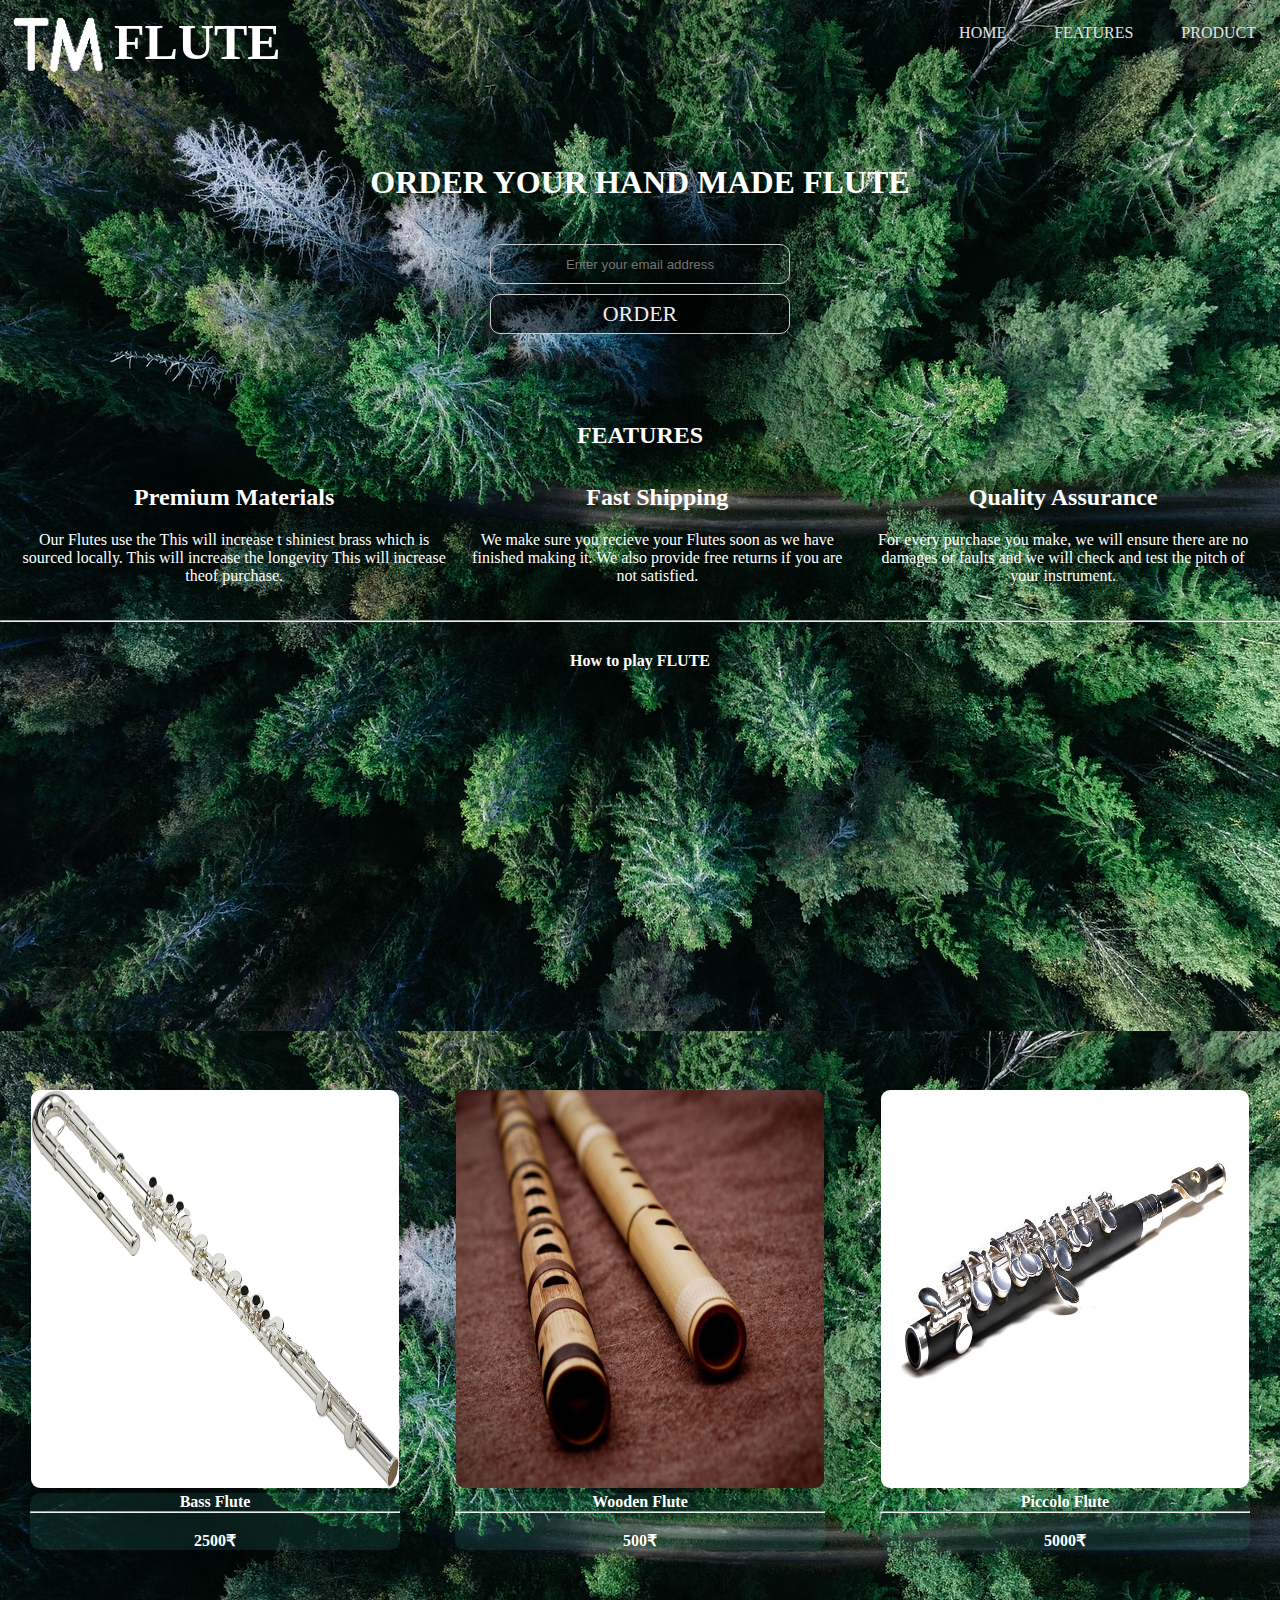
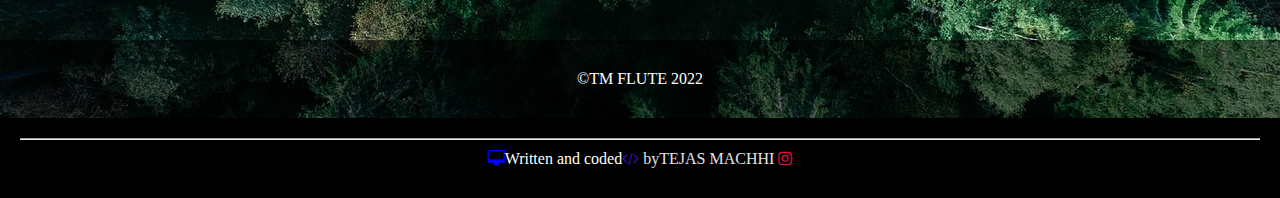
==== index.html @ e971169b "flute" ====
<!DOCTYPE html>
<html lang="en">

    <head>
        <meta charset="UTF-8">
        <meta http-equiv="X-UA-Compatible" content="IE=edge">
        <meta name="viewport" content="width=device-width, initial-scale=1.0">
        <title>product landing page</title>
    </head>
    <link rel="stylesheet" href="css/style.css">

    <!-- CSS only -->
    <!-- <link href="https://cdn.jsdelivr.net/npm/bootstrap@5.1.3/dist/css/bootstrap.min.css" rel="stylesheet"
        integrity="sha384-1BmE4kWBq78iYhFldvKuhfTAU6auU8tT94WrHftjDbrCEXSU1oBoqyl2QvZ6jIW3" crossorigin="anonymous"> -->

    <link rel="stylesheet" href="https://cdnjs.cloudflare.com/ajax/libs/font-awesome/4.7.0/css/font-awesome.min.css">
    <style>
        .main {
            background-image: url(img/bg.avif);
        }
    </style>

    <body>
        <div class="main">
            <header id="header">

                <div class="logo">
                    <a href="index.html">
                        <img src="img/tmtmtmt.png" alt="logo">
                    </a>


                    <strong class="logo-text">FLUTE</strong>

                </div>

                <nav id=" nav-bar">
                    <ul>
                        <li><a class="nav-link">HOME</a></li>
                        <li><a class="nav-link" href="#features">FEATURES</a></li>
                        <li><a class="nav-link" href="#types">PRODUCT</a></li>
                    </ul>
                </nav>
            </header>

            <!-- hero section -->
            <section class="section-1">

                <strong class="hede-line">ORDER YOUR HAND MADE FLUTE </strong>
                <br>
                <form id="form">
                    <input name="email" id="email" type="email" placeholder="Enter your email address" required />
                    <input id="submit" type="submit" value="ORDER" class="btn" />
                </form>
            </section>
            <br>
            <h2>FEATURES</h2>
            <section id="features">

                <div class="items">
                    <h2>Premium Materials</h2>
                    <p>Our Flutes use the This will increase t shiniest brass which is sourced locally. This will
                        increase the longevity
                        This will increase theof
                        purchase.</p>
                </div>

                <div class="items">
                    <h2> Fast Shipping</h2>
                    <p>We make sure you recieve your Flutes soon as we have finished making it. We also provide
                        free returns if you are not satisfied.</p>
                </div>
                <div class="items">
                    <h2>
                        Quality Assurance</h2>
                    <p>For every purchase you make, we will ensure there are no damages or faults and we will check and
                        test the pitch of your instrument.

                    </p>
                </div>

            </section>
            <hr>

            <section id="video">
                <h4 style="font-family: cursive; margin: 10px; ">How to play FLUTE </h4>
                <iframe width="560" height="315" src="https://www.youtube.com/embed/8ZqS3z7CKZo"
                    title="YouTube video player" frameborder="0"
                    allow="accelerometer; autoplay; clipboard-write; encrypted-media; gyroscope; picture-in-picture"
                    allowfullscreen></iframe>
            </section>


            <section id="types">

                <div class="img-container">
                    <figure>
                        <a href="thank.html" target="_blank"> <img src="img/bass.jpg" alt="bass fulte"> </a>

                        <figcaption>

                            <b>Bass Flute

                                <hr style="color: black;"><br>2500&#8377;<br>
                            </b>

                        </figcaption>
                    </figure>
                </div>
                <div class="img-container">
                    <figure>

                        <a href="thank.html" target="_blank"> <img src="img/hd flute.webp"> </a>


                        <figcaption>
                            <b>Wooden Flute
                                <hr style="color: black;"><br style="margin:0%;">500&#8377;<br>
                            </b>
                        </figcaption>
                    </figure>
                </div>

                <div class="img-container">
                    <figure>
                        <a href="thank.html" target="_blank"> <img src="img/1-piccolo-flute.jpg" alt="picoolo"> </a>


                        <figcaption><b>Piccolo Flute
                                <hr style="color: black;"><br style="margin:0%;">5000&#8377;<br>
                            </b></figcaption>
                    </figure>
                </div>




            </section>

            <footer>
                <p>&copy;TM FLUTE 2022</p>
            </footer>


            <footer style="background-color:black;" class="container">
                <hr class="hr-style-footer">
                <p class="text-center"><span style="color:blue ;" class="fa fa-desktop"> </span> Written and coded <a
                        href="https://github.com/devNimi/M.S.-Dhoni-Tribute-Page" target="_blank"> <span
                            style="color:rgb(53, 19, 177);" class="fa fa-code"></span> by </a> <span></span> <a
                        href="https://www.facebook.com/devNimi" target="_blank">
                        TEJAS MACHHI <i style="color:crimson;" class="fa fa-instagram" aria-hidden="true"></i></a></p>
            </footer>





        </div>




    </body>

</html>
---- css/style.css ----
* {
  color: #ffffff;
  background: transparent;
  margin: 0%;
  box-sizing: border-box;
}

#header {
  position: relative;
  width: 100%;
  margin: 0px auto;
  display: flex;
  justify-content: space-between;
  background-color: rgb(0 0 0 / 9%);
  text-align: center;
}

a {
  font-family: cursive;
  text-decoration: none;
  color: #e3e3e3;
}

li a:hover {
  padding: 5px;
  border-radius: 10px;
  color: rgb(248, 249, 250);
  background: rgb(19, 19, 18);
}
li {
  padding: 24px;
  float: left;
  list-style: none;
}

.logo {
  margin-left: 14px;
  display: flex;
  flex-direction: row;
  align-items: center;
}

.logo-text {
  margin-top: -20px;
  font-size: 50px;
  font-family: cursive;
}

.logo img {
  height: 100px;
  width: 100px;
}
#nav-bar {
  display: flex;
  justify-content: center;
}

section.section-1 {
  position: relative;
  text-align: center;
  display: flex;
  justify-content: center;
  justify-items: center;
  margin-top: 60px;
  margin-bottom: 60px;
  flex-direction: column;
}

.hede-line {
  font-size: 2rem;
  font-family: cursive;
}

form {
  display: flex;
  flex-direction: column;
  justify-content: center;
  align-items: center;
  margin-top: 15px;
}

input {
  text-align: center;
  width: 300px;
  height: 40px;
  border-radius: 10px;
  border: 1px solid #ccc;
  padding: 10px;
  margin-top: 10px;
}
#submit {
  font-family: cursive;
  text-align: center;
  font-size: 22px;
  width: 300px;
  height: 40px;
  border-radius: 10px;
  border: 1px solid #ccc;
  padding: 3px;

  background-color: rgb(0 0 0 / 53%);
  color: rgb(239 237 239);
}

input#submit:hover {
  background-color: rgb(242, 248, 242);
  color: rgb(10, 10, 10);
}

section#features {
  position: relative;
  text-align: center;
  display: flex;
  justify-content: center;
  justify-items: center;
  margin-top: 60px;
  margin: 10px;
  flex-direction: row;
}

.items {
  display: flex;
  margin-top: 15px;
  margin-bottom: 15px;
  flex-wrap: wrap;
  flex-direction: column;
}

h2 {
  text-align: center;
  font-family: cursive;
  margin: 10px;
}

p {
  font-family: cursive;
  margin: 10px;
  display: inline-flex;
}

section#video {
  margin: 30px 10px 20px;
  text-align: center;
}

iframe {
  width: 50%;
  border: 10px solid rgb(245, 241, 241);
  border-radius: 10px;
}

section#types {
  text-align: center;
  padding: 10px;
  display: flex;
  justify-content: space-between;

  margin-top: 60px;
  margin-bottom: 60px;
  flex-direction: row;
}

figcaption {
  text-align: center;
  background: rgb(69 221 200 / 11%);
  border-radius: 10px;
}
figure {
  border-radius: 10px;
  margin: 20px;

  text-align: center;
  font-family: cursive;
}

img:hover {
  filter: brightness(110%) saturate(110%);
}

figcaption:hover {
  background: rgb(69 221 200 /40%);
}

iframe {
  border: 0px solid rgb(37, 35, 35);
}

figure img {
  border-radius: 10px;

  padding: 1px;
  height: 400px;
  width: 370px;
}

footer {
  width: auto;
  text-align: center;
  background-color: #00000087;
  padding: 20px;
}

/* footer p {
  color: #fff;
  font-family: Roboto;
  font-size: 18px;
  text-align: center;
} */

/* --------media quarry--------- */
@media (max-width: 800px) {
  body {
    box-sizing: border-box;
    width: 100vw;
  }

  iframe {
    width: auto;
    border: 10px solid rgb(245, 241, 241);
    border-radius: 10px;
  }

  header {
    display: flex;
    flex-wrap: wrap;
  }

  .logo {
    width: 100%;
    flex-direction: column;
    align-items: center;
  }

  nav {
    font-family: cursive;
    display: contents;
  }

  #nav-bar {
    width: 100%;
    text-align: center;
    display: contents;
  }

  ul {
    display: flex;
    width: 100%;
    justify-content: center;
    padding-inline-start: initial;
    flex-direction: column;
    align-content: flex-end;
    align-items: center;
  }

  li {
    border-radius: 37px;
    width: 50%;
    margin: 10px;
    font-family: cursive;
    background-color: rgb(237 227 240 / 46%);
    display: block;
    padding: 24px;
    border: 1px solid rgb(8 8 8 / 83%);
  }

  .section-1 form {
    display: flex;
    flex-direction: column;
    align-items: center;
    justify-content: center;
  }

  section#features {
    display: flex;
    flex-direction: column;
  }
  section#types {
    overflow: hidden;
    display: flex;
    flex-direction: column;
    flex-wrap: nowrap;
    align-content: center;
    justify-content: center;
    align-items: center;
  }

  figure img {
    width: 100%;
    height: auto;
  }

  footer {
    width: 100%;
    text-align: center;

    padding: 20px;
  }
}
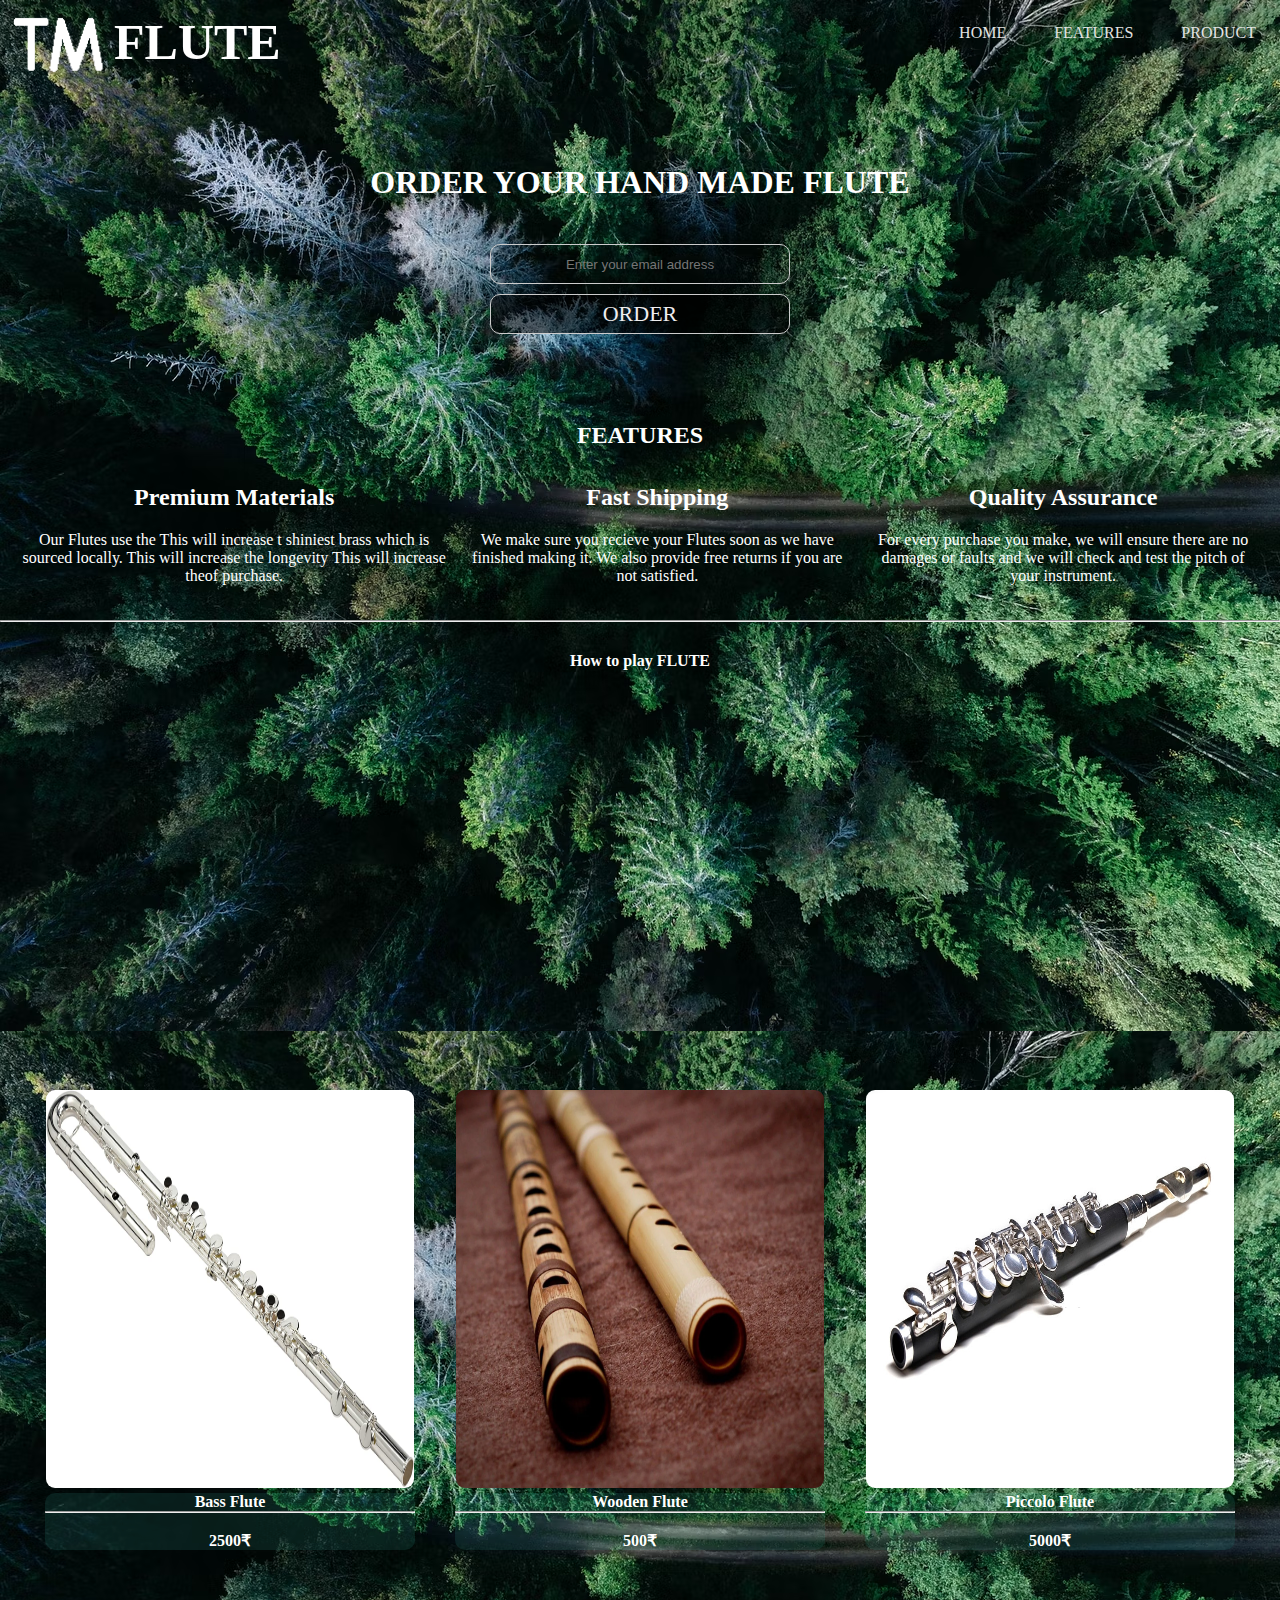
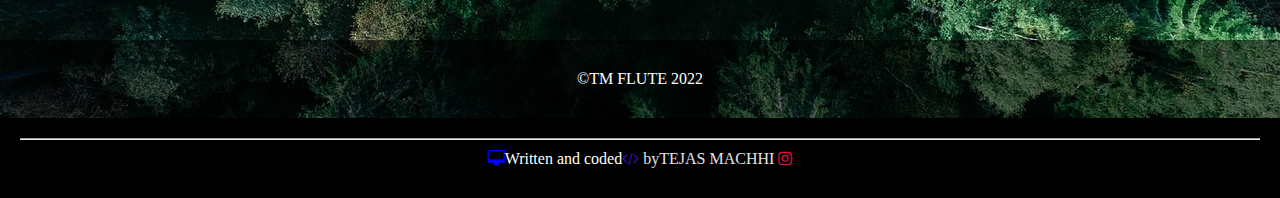
==== commit 1a34582a: "Update index.html" ====
--- a/index.html
+++ b/index.html
@@ -145,9 +145,9 @@
             <footer style="background-color:black;" class="container">
                 <hr class="hr-style-footer">
                 <p class="text-center"><span style="color:blue ;" class="fa fa-desktop"> </span> Written and coded <a
-                        href="https://github.com/devNimi/M.S.-Dhoni-Tribute-Page" target="_blank"> <span
+                        href="#" target="_blank"> <span
                             style="color:rgb(53, 19, 177);" class="fa fa-code"></span> by </a> <span></span> <a
-                        href="https://www.facebook.com/devNimi" target="_blank">
+                        href="https://www.instagram.com/tejass__2710/" target="_blank">
                         TEJAS MACHHI <i style="color:crimson;" class="fa fa-instagram" aria-hidden="true"></i></a></p>
             </footer>
 
@@ -162,4 +162,4 @@
 
     </body>
 
-</html>+</html>
--- a/css/style.css
+++ b/css/style.css
@@ -150,14 +150,15 @@
 }
 
 section#types {
-  text-align: center;
-  padding: 10px;
-  display: flex;
-  justify-content: space-between;
-
-  margin-top: 60px;
-  margin-bottom: 60px;
-  flex-direction: row;
+    text-align: center;
+    padding: 10px;
+    display: flex;
+    justify-content: center;
+    margin-top: 60px;
+    margin-bottom: 60px;
+    flex-direction: row;
+    flex-wrap: wrap;
+    align-content: center;
 }
 
 figcaption {
